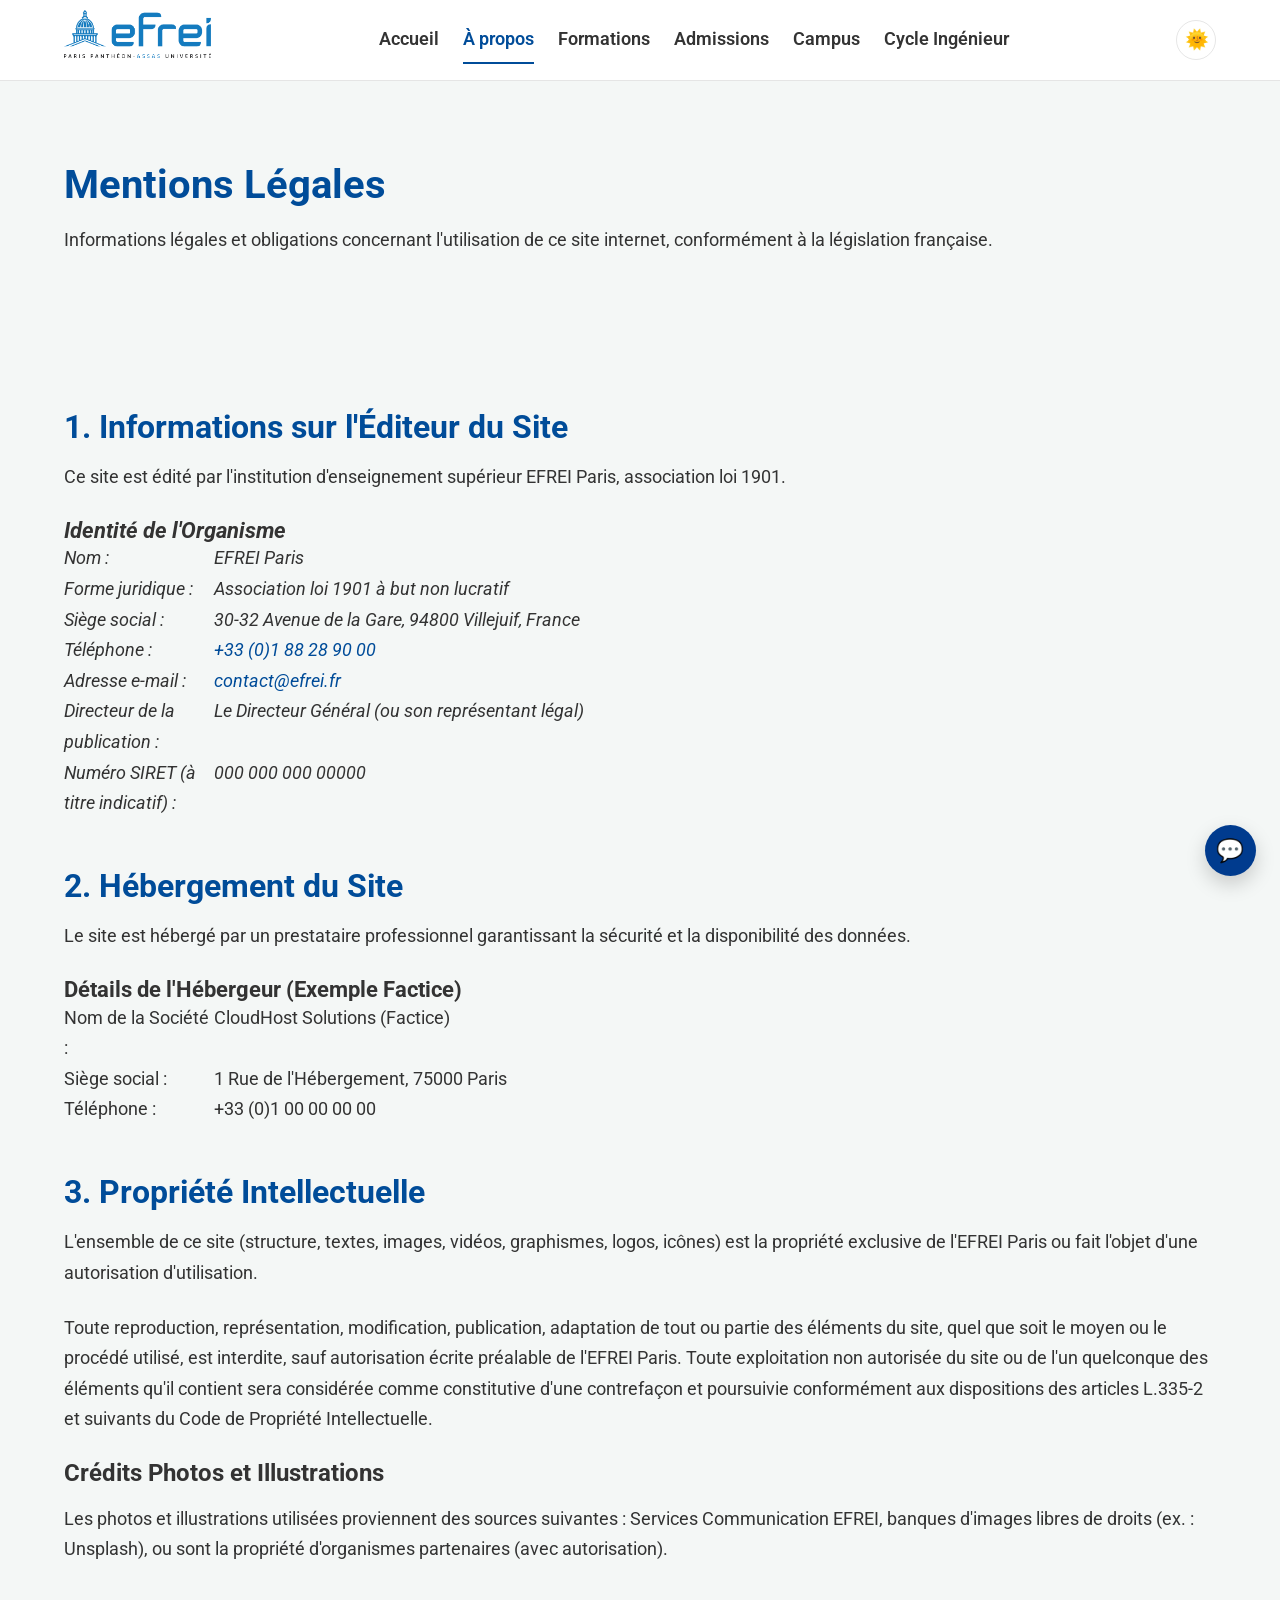
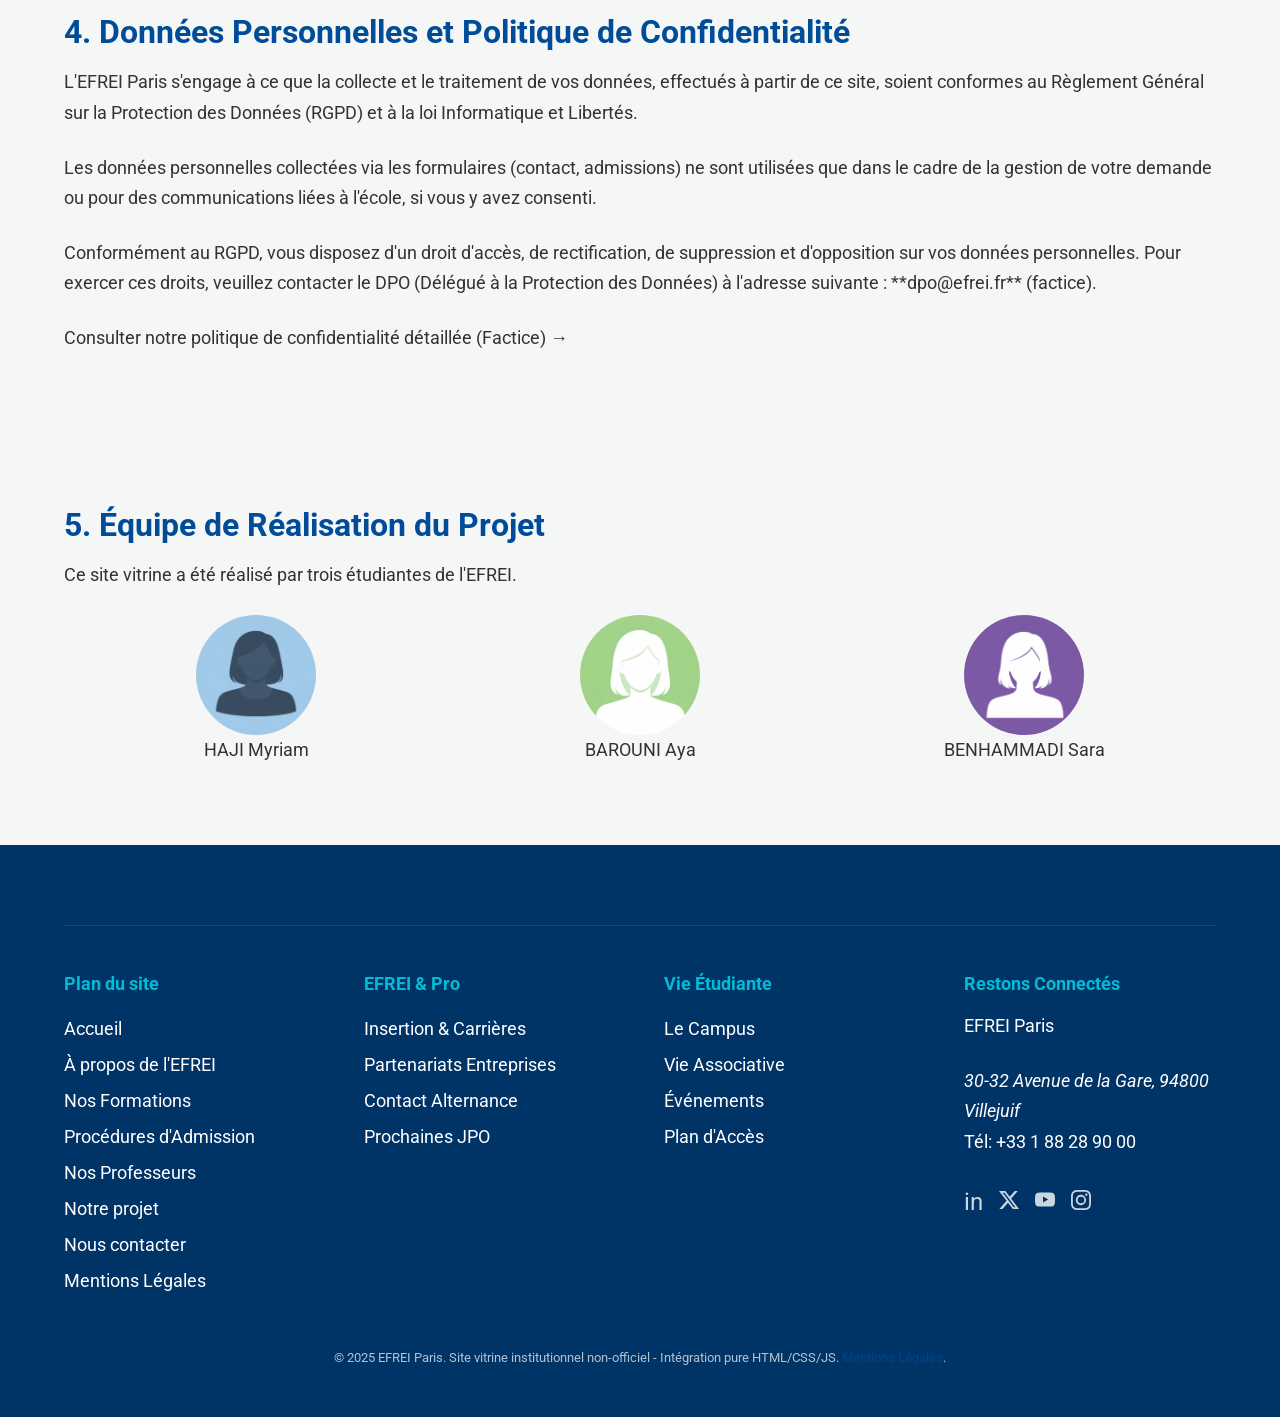
==== mentions-legales.html @ 8a53daf1 "Projet HTML" ====
<!DOCTYPE html>
<html lang="fr" data-theme="light">
<head>
    <meta charset="UTF-8">
    <meta name="viewport" content="width=device-width, initial-scale=1.0">
    <title>Mentions Légales | EFREI Paris</title>
    <meta name="description" content="Mentions légales obligatoires du site internet de l'EFREI Paris, incluant l'identité de l'éditeur, l'hébergeur et les conditions d'utilisation.">
    <meta name="robots" content="noindex, follow">
    <link rel="stylesheet" href="assets/css/variables.css">
    <link rel="stylesheet" href="assets/css/base.css">
    <link rel="stylesheet" href="assets/css/layout.css">
    <link rel="stylesheet" href="assets/css/components.css">
    <link rel="stylesheet" href="assets/css/pages/mentions-legales.css">
    <link rel="stylesheet" href="assets/css/effects.css" />
    <link rel="stylesheet" href="assets/css/pages/common.css" />
    <!-- Style du chatbot -->
    <link rel="stylesheet" href="assets/css/chatbot.css">
    <link rel="preconnect" href="https://fonts.googleapis.com">
    <link rel="preconnect" href="https://fonts.gstatic.com" crossorigin>
    <link href="https://fonts.googleapis.com/css2?family=Open+Sans:wght@400;600;700&family=Roboto:wght@700;900&display=swap" rel="stylesheet">
  
</head>
<body class="theme-light">

    <header class="main-header">
        <div class="container header-content">
            <div class="logo">

                <a href="index.html">
                    <img src="assets/img/logo_efrei_new.png" alt="Logo EFREI Paris Panthéon‑Assas Université" style="height: 48px; width: auto;" />
                </a>
            </div>

            <nav class="main-nav" aria-label="Navigation principale">
                <ul>
                    <li><a href="index.html">Accueil</a></li>
                    <li><a href="a-propos.html" class="is-active">À propos</a></li>
                    <li><a href="formations.html">Formations</a></li>
                    <li><a href="admissions.html">Admissions</a></li>
                    <li><a href="campus.html">Campus</a></li>
                    <li><a href="cycle-ingenieur.html">Cycle Ingénieur</a></li>
                </ul>
            </nav>

            <button class="theme-toggle" aria-label="Activer le mode sombre">🌙</button>
        </div>
    </header>

    <main id="content">

        <section class="page-hero small-hero bg-secondary" aria-labelledby="page-title">
            <div class="container">
                <h1 id="page-title">Mentions Légales</h1>
                <p class="subtitle">Informations légales et obligations concernant l'utilisation de ce site internet, conformément à la législation française.</p>
            </div>
        </section>

        <section class="section institutionnel-details">
            <div class="container">
                <h2 class="section-title">1. Informations sur l'Éditeur du Site</h2>
                
                <p class="lead-text">Ce site est édité par l'institution d'enseignement supérieur EFREI Paris, association loi 1901.</p>
                
                <address class="contact-box bg-light">
                    <h3>Identité de l'Organisme</h3>
                    <dl>
                        <dt>Nom :</dt>
                        <dd>EFREI Paris</dd>
                        
                        <dt>Forme juridique :</dt>
                        <dd>Association loi 1901 à but non lucratif</dd>
                        
                        <dt>Siège social :</dt>
                        <dd>30-32 Avenue de la Gare, 94800 Villejuif, France</dd>
                        
                        <dt>Téléphone :</dt>
                        <dd><a href="tel:+33188289000">+33 (0)1 88 28 90 00</a></dd>
                        
                        <dt>Adresse e-mail :</dt>
                        <dd><a href="mailto:contact@efrei.fr">contact@efrei.fr</a></dd>
                        
                        <dt>Directeur de la publication :</dt>
                        <dd>Le Directeur Général (ou son représentant légal)</dd>
                        
                        <dt>Numéro SIRET (à titre indicatif) :</dt>
                        <dd>000 000 000 00000</dd>
                    </dl>
                </address>
            </div>
        </section>

        <section class="section hebergement bg-light">
            <div class="container">
                <h2 class="section-title">2. Hébergement du Site</h2>
                
                <p class="lead-text">Le site est hébergé par un prestataire professionnel garantissant la sécurité et la disponibilité des données.</p>
                
                <div class="contact-box">
                    <h3>Détails de l'Hébergeur (Exemple Factice)</h3>
                    <dl>
                        <dt>Nom de la Société :</dt>
                        <dd>CloudHost Solutions (Factice)</dd>
                        
                        <dt>Siège social :</dt>
                        <dd>1 Rue de l'Hébergement, 75000 Paris</dd>
                        
                        <dt>Téléphone :</dt>
                        <dd>+33 (0)1 00 00 00 00</dd>
                    </dl>
                </div>
            </div>
        </section>

        <section class="section propriete">
            <div class="container">
                <h2 class="section-title">3. Propriété Intellectuelle</h2>
                
                <p>L'ensemble de ce site (structure, textes, images, vidéos, graphismes, logos, icônes) est la propriété exclusive de l'EFREI Paris ou fait l'objet d'une autorisation d'utilisation.</p>
                
                <p>Toute reproduction, représentation, modification, publication, adaptation de tout ou partie des éléments du site, quel que soit le moyen ou le procédé utilisé, est interdite, sauf autorisation écrite préalable de l'EFREI Paris. Toute exploitation non autorisée du site ou de l'un quelconque des éléments qu'il contient sera considérée comme constitutive d'une contrefaçon et poursuivie conformément aux dispositions des articles L.335-2 et suivants du Code de Propriété Intellectuelle.</p>

                <h3>Crédits Photos et Illustrations</h3>
                <p>Les photos et illustrations utilisées proviennent des sources suivantes : Services Communication EFREI, banques d'images libres de droits (ex. : Unsplash), ou sont la propriété d'organismes partenaires (avec autorisation).</p>
            </div>
        </section>

        <section class="section rgpd bg-light">
            <div class="container">
                <h2 class="section-title">4. Données Personnelles et Politique de Confidentialité</h2>
                
                <p>L'EFREI Paris s'engage à ce que la collecte et le traitement de vos données, effectués à partir de ce site, soient conformes au Règlement Général sur la Protection des Données (RGPD) et à la loi Informatique et Libertés.</p>
                
                <p>Les données personnelles collectées via les formulaires (contact, admissions) ne sont utilisées que dans le cadre de la gestion de votre demande ou pour des communications liées à l'école, si vous y avez consenti.</p>
                
                <p>Conformément au RGPD, vous disposez d'un droit d'accès, de rectification, de suppression et d'opposition sur vos données personnelles. Pour exercer ces droits, veuillez contacter le DPO (Délégué à la Protection des Données) à l'adresse suivante : **dpo@efrei.fr** (factice).</p>
                
                <p class="cta-link"><a href="#top">Consulter notre politique de confidentialité détaillée (Factice) &rarr;</a></p>
            </div>
        </section>

        
        <section class="section equipe-projet">
            <div class="container">
                <h2 class="section-title">5. Équipe de Réalisation du Projet</h2>
                <p>Ce site vitrine a été réalisé par trois étudiantes de l'EFREI.</p>
                <div class="grid-3-airy team-grid">
                    <figure>
                        <img src="assets/img/team_haji_myriam.png" alt="HAJI Myriam">
                        <figcaption>HAJI Myriam</figcaption>
                    </figure>
                    <figure>
                        <img src="assets/img/team_barouni_aya.png" alt="BAROUNI Aya">
                        <figcaption>BAROUNI Aya</figcaption>
                    </figure>
                    <figure>
                        <img src="assets/img/team_benhammadi_sara.png" alt="BENHAMMADI Sara">
                        <figcaption>BENHAMMADI Sara</figcaption>
                    </figure>
                </div>
            </div>
        </section>
        
    </main>

    <footer class="main-footer">
        <div class="container">
            <div class="footer-content">
                <nav class="footer-nav">
                    <h4>Plan du site</h4>
                    <ul>
                        <li><a href="index.html">Accueil</a></li>
                        <li><a href="a-propos.html">À propos de l'EFREI</a></li>
                        <li><a href="formations.html">Nos Formations</a></li>
                        <li><a href="admissions.html">Procédures d'Admission</a></li>
                        <li><a href="professeurs.html">Nos Professeurs</a></li>
                        <li><a href="projet.html">Notre projet</a></li>
                        <li><a href="contact.html">Nous contacter</a></li>
                        <li><a href="mentions-legales.html">Mentions Légales</a></li>
                    </ul>
                </nav>

                <nav class="footer-nav">
                    <h4>EFREI &amp; Pro</h4>
                    <ul>
                        <li><a href="carrieres.html">Insertion &amp; Carrières</a></li>
                        <li><a href="entreprises.html">Partenariats Entreprises</a></li>
                        <li><a href="contact.html#alternance">Contact Alternance</a></li>
                        <li><a href="actus.html#jpo">Prochaines JPO</a></li>
                    </ul>
                </nav>

                <nav class="footer-nav">
                    <h4>Vie Étudiante</h4>
                    <ul>
                        <li><a href="campus.html">Le Campus</a></li>
                        <li><a href="bde.html">Vie Associative</a></li>
                        <li><a href="actus.html">Événements</a></li>
                        <li><a href="https://www.google.com/maps/dir//Efrei,+30-32+Av.+de+la+R%C3%A9publique,+94800+Villejuif,+France/@48.7887182,2.3611764,17z/data=!4m17!1m7!3m6!1s0x47e673e24e04a9c3:0xc55cb3e676f95321!2sEfrei!8m2!3d48.7887182!4d2.3637513!16zL20vMDVtcHk0!4m8!1m0!1m5!1m1!1s0x47e673e24e04a9c3:0xc55cb3e676f95321!2m2!1d2.3637513!2d48.7887182!3e3?entry=ttu&amp;g_ep=EgoyMDI1MTIwOS4wIKXMDSoASAFQAw%3D%3D" target="_blank" rel="noopener">Plan d'Accès</a></li>
                    </ul>
                </nav>

                <div class="footer-contact">
                    <h4>Restons Connectés</h4>
                    <p>EFREI Paris</p>
                    <address>30-32 Avenue de la Gare, 94800 Villejuif</address>
                    <p>Tél: +33 1 88 28 90 00</p>

                    <div class="social-links">
                        <a href="https://fr.linkedin.com/school/efrei/" target="_blank" aria-label="LinkedIn du projet">in</a>
                        <a href="https://x.com/Efrei_Paris" target="_blank" aria-label="X du projet">
                            <svg xmlns="http://www.w3.org/2000/svg" width="20" height="20" fill="currentColor" viewBox="0 0 16 16">
                              <path d="M12.6 .75h2.454l-5.36 6.142L16 15.25h-4.937l-3.867-5.07-4.425 5.07H.316l5.733-6.57L0 .75h5.063l3.495 4.633L12.6 .75Zm-.86 13.028h1.36L4.323 2.145H2.865z"/>
                            </svg>
                        </a>
                        <a href="https://www.youtube.com/@efrei" target="_blank" aria-label="YouTube du projet">
                            <svg xmlns="http://www.w3.org/2000/svg" width="20" height="20" fill="currentColor" viewBox="0 0 16 16">
                              <path d="M8.051 1.999h.089c.822.003 4.987.033 6.11.335a2.01 2.01 0 0 1 1.415 1.42c.101.38.172.883.22 1.402l.01.104.022.26.008.104c.065.914.073 1.77.074 1.957v.075c-.001.194-.01 1.108-.082 2.06l-.008.105-.009.104c-.05.572-.124 1.14-.235 1.558a2.01 2.01 0 0 1-1.415 1.42c-1.16.312-5.569.334-6.18.335h-.142c-.309 0-1.587-.006-2.927-.052l-.17-.006-.087-.004-.171-.007-.171-.007c-1.11-.049-2.167-.128-2.654-.26a2.01 2.01 0 0 1-1.415-1.419c-.111-.417-.185-.986-.235-1.558L.09 9.82l-.008-.104A31 31 0 0 1 0 7.68v-.123c.002-.215.01-.958.064-1.778l.007-.103.003-.052.008-.104.022-.26.01-.104c.048-.519.119-1.023.22-1.402a2.01 2.01 0 0 1 1.415-1.42c.487-.13 1.544-.21 2.654-.26l.17-.007.172-.006.086-.003.171-.007A100 100 0 0 1 7.858 2zM6.4 5.209v4.818l4.157-2.408z"/>
                            </svg>
                        </a>
                        <a href="https://www.instagram.com/efrei_paris/?hl=fr" target="_blank" aria-label="Instagram du projet">
                            <svg xmlns="http://www.w3.org/2000/svg" width="20" height="20" fill="currentColor" viewBox="0 0 16 16">
                              <path d="M8 0C5.829 0 5.556.01 4.703.048 3.85.088 3.269.222 2.76.42a3.9 3.9 0 0 0-1.417.923A3.9 3.9 0 0 0 .42 2.76C.222 3.268.087 3.85.048 4.7.01 5.555 0 5.827 0 8.001c0 2.172.01 2.444.048 3.297.04.852.174 1.433.372 1.942.205.526.478.972.923 1.417.444.445.89.719 1.416.923.51.198 1.09.333 1.942.372C5.555 15.99 5.827 16 8 16s2.444-.01 3.298-.048c.851-.04 1.434-.174 1.943-.372a3.9 3.9 0 0 0 1.416-.923c.445-.445.718-.891.923-1.417.197-.509.332-1.09.372-1.942C15.99 10.445 16 10.173 16 8s-.01-2.445-.048-3.299c-.04-.851-.175-1.433-.372-1.941a3.9 3.9 0 0 0-.923-1.417A3.9 3.9 0 0 0 13.24.42c-.51-.198-1.092-.333-1.943-.372C10.443.01 10.172 0 7.998 0zm-.717 1.442h.718c2.136 0 2.389.007 3.232.046.78.035 1.204.166 1.486.275.373.145.64.319.92.599s.453.546.598.92c.11.281.24.705.275 1.485.039.843.047 1.096.047 3.231s-.008 2.389-.047 3.232c-.035.78-.166 1.203-.275 1.485a2.5 2.5 0 0 1-.599.919c-.28.28-.546.453-.92.598-.28.11-.704.24-1.485.276-.843.038-1.096.047-3.232.047s-2.39-.009-3.233-.047c-.78-.036-1.203-.166-1.485-.276a2.5 2.5 0 0 1-.92-.598 2.5 2.5 0 0 1-.6-.92c-.109-.281-.24-.705-.275-1.485-.038-.843-.046-1.096-.046-3.233s.008-2.388.046-3.231c.036-.78.166-1.204.276-1.486.145-.373.319-.64.599-.92s.546-.453.92-.598c.282-.11.705-.24 1.485-.276.738-.034 1.024-.044 2.515-.045zm4.988 1.328a.96.96 0 1 0 0 1.92.96.96 0 0 0 0-1.92m-4.27 1.122a4.109 4.109 0 1 0 0 8.217 4.109 4.109 0 0 0 0-8.217m0 1.441a2.667 2.667 0 1 1 0 5.334 2.667 2.667 0 0 1 0-5.334"/>
                            </svg>
                        </a>
                    </div>
                </div>
            </div>

            <div class="footer-bottom">
                <p>&copy; 2025 EFREI Paris. Site vitrine institutionnel non-officiel - Intégration pure HTML/CSS/JS. <a href="mentions-legales.html">Mentions Légales</a>.</p>
            </div>
        </div>
    </footer>

    <script src="assets/js/app.js" defer></script>

    <!-- Chatbot EFREI -->
    <div class="chatbot">
        <button class="chatbot-toggle" aria-label="Ouvrir le chatbot">
            💬
        </button>
        <div class="chatbot-window" aria-hidden="true">
            <div class="chatbot-messages" id="chatbotMessages">
                <div class="chatbot-message bot">
                    Bonjour 👋<br>
                    Je peux te renseigner sur l’EFREI : formations, admissions, vie étudiante, alternance, etc.
                </div>
            </div>
            <form class="chatbot-form" id="chatbotForm">
                <input type="text" id="chatbotInput" placeholder="Pose ta question..." autocomplete="off" required>
                <button type="submit">Envoyer</button>
            </form>
        </div>
    </div>

</body>
</html>
---- assets/css/variables.css ----
/* Palette EFREI moderne */
:root {
    /* Couleurs principales */
    --color-eefrei-blue: #004c99; /* Bleu EFREI profond */
    --color-eefrei-blue-dark: #003366; /* Bleu très foncé pour hover/accents */
    --color-accent-turquoise: #00bcd4; /* Turquoise vif pour l'accentuation */
    --color-background-light: #f4f7f6; /* Blanc cassé / Gris très doux */
    --color-text-dark: #333333; /* Texte principal */
    --color-text-light: #ffffff; /* Texte sur fond sombre */
    --color-shadow-subtle: rgba(0, 0, 0, 0.08); /* Ombre douce */

    /* Mode Sombre (par défaut si pas de préférence) */
    --color-background: #1e1e1e;
    --color-surface: #2d2d2d;
    --color-text: var(--color-text-light);
    --color-border: rgba(255, 255, 255, 0.1);
    --color-link: var(--color-accent-turquoise);
    --color-link-hover: #4dd0e1;
    --color-button-primary: var(--color-eefrei-blue);
    --color-button-text: var(--color-text-light);

    /* Espacements */
    --spacing-xxs: 4px;
    --spacing-xs: 8px;
    --spacing-sm: 16px;
    --spacing-md: 24px;
    --spacing-lg: 48px;
    --spacing-xl: 80px;
    --spacing-xxl: 120px;

    /* Typographie */
    --font-family-body: 'Segoe UI', Roboto, 'Helvetica Neue', Arial, sans-serif;
    --font-family-heading: 'Poppins', var(--font-family-body);
    --font-size-base: 1.125rem; /* 18px */
    --line-height-base: 1.7;

    /* Rayons */
    --border-radius-sm: 4px;
    --border-radius-md: 8px;

    /* Transitions */
    --transition-fast: 0.15s ease-out;
    --transition-default: 0.3s ease-in-out;
}

/* Mode Clair (appliqué par JS ou media query) */
.theme-light {
    --color-background: var(--color-background-light);
    --color-surface: var(--color-text-light);
    --color-text: var(--color-text-dark);
    --color-border: rgba(0, 0, 0, 0.1);
    --color-link: var(--color-eefrei-blue);
    --color-link-hover: var(--color-eefrei-blue-dark);
}

/* Fallback pour la police */
@import url('https://fonts.googleapis.com/css2?family=Poppins:wght@400;600;700&display=swap');
/* Note: En production, les polices seraient téléchargées localement pour des raisons de performance/RGPD. */
---- assets/css/base.css ----
/* Base Reset */
*, *::before, *::after {
    box-sizing: border-box;
    margin: 0;
    padding: 0;
}

/* Général */
body {
    font-family: var(--font-family-body);
    font-size: var(--font-size-base);
    line-height: var(--line-height-base);
    color: var(--color-text);
    background-color: var(--color-background);
    transition: background-color var(--transition-default), color var(--transition-default);
}

/* Typographie */
h1, h2, h3, h4 {
    font-family: var(--font-family-heading);
    font-weight: 700;
    line-height: 1.2;
    margin-bottom: var(--spacing-sm);
    color: var(--color-eefrei-blue);
    transition: color var(--transition-default);
}
h1 { font-size: 2.5rem; }
h2 { font-size: 2rem; margin-top: var(--spacing-lg); }
h3 { font-size: 1.5rem; margin-top: var(--spacing-md); }
p { margin-bottom: var(--spacing-md); }

a {
    color: var(--color-link);
    text-decoration: none;
    transition: color var(--transition-fast), outline var(--transition-fast);
}
a:hover {
    color: var(--color-link-hover);
    text-decoration: underline;
}
a:focus-visible {
    outline: 2px solid var(--color-accent-turquoise);
    outline-offset: 4px;
    border-radius: var(--border-radius-sm);
}

/* Formulaires et Boutons */
button, .button {
    display: inline-block;
    padding: var(--spacing-xs) var(--spacing-md);
    font-family: var(--font-family-heading);
    font-size: 1rem;
    font-weight: 600;
    text-align: center;
    cursor: pointer;
    border: none;
    border-radius: var(--border-radius-md);
    transition: background-color var(--transition-fast), opacity var(--transition-fast);
}
.button--primary {
    background-color: var(--color-button-primary);
    color: var(--color-button-text);
}
.button--primary:hover, .button--primary:focus-visible {
    background-color: var(--color-eefrei-blue-dark);
}
/* Focus général pour les boutons */
button:focus-visible, .button:focus-visible {
    outline: 3px solid var(--color-accent-turquoise);
    outline-offset: 2px;
}

/* Accessibilité: Cacher visuellement mais garder pour les lecteurs d'écran */
.sr-only {
    position: absolute;
    width: 1px;
    height: 1px;
    padding: 0;
    margin: -1px;
    overflow: hidden;
    clip: rect(0, 0, 0, 0);
    border: 0;
}
/* ===== Galerie Campus ===== */

#galerie-photo {
    padding: 4rem 0;
}

.galerie-intro {
    max-width: 700px;
    margin: 0 auto 2.5rem;
    text-align: center;
    color: var(--text-muted);
}

.galerie-grid {
    display: grid;
    grid-template-columns: repeat(auto-fit, minmax(260px, 1fr));
    gap: 1.5rem;
}

.galerie-item {
    position: relative;
    overflow: hidden;
    border-radius: 16px;
    aspect-ratio: 4 / 3; /* 🔥 toutes les images même taille */
    box-shadow: 0 10px 30px rgba(0, 0, 0, 0.12);
    transition: transform 0.35s ease, box-shadow 0.35s ease;
}

.galerie-item img {
    width: 100%;
    height: 100%;
    object-fit: cover; /* 🔥 recadrage propre */
    display: block;
    transition: transform 0.4s ease;
}

.galerie-item:hover {
    transform: translateY(-6px);
    box-shadow: 0 18px 45px rgba(0, 0, 0, 0.18);
}

.galerie-item:hover img {
    transform: scale(1.08);
}

.galerie-hint {
    text-align: center;
    margin-top: 2rem;
    font-style: italic;
    color: var(--text-muted);
}
---- assets/css/layout.css ----
/* Conteneur et sections */
.container {
    max-width: 1200px;
    margin: 0 auto;
    padding: 0 var(--spacing-md);
}

section {
    padding: var(--spacing-xl) 0;
}

/* Header */
.main-header {
    background-color: var(--color-surface);
    border-bottom: 1px solid var(--color-border);
    position: sticky;
    top: 0;
    z-index: 100;
    transition: background-color var(--transition-default), border-color var(--transition-default);
}

.header-content {
    display: flex;
    justify-content: space-between;
    align-items: center;
    min-height: 80px;
}

.logo a {
    font-family: var(--font-family-heading);
    font-size: 1.5rem;
    font-weight: 700;
    color: var(--color-eefrei-blue);
    text-transform: uppercase;
    text-decoration: none;
}
.logo span {
    color: var(--color-accent-turquoise);
}

/* Navigation de Bureau */
.main-nav ul {
    list-style: none;
    display: flex;
    gap: var(--spacing-md);
}
.main-nav a {
    display: block;
    padding: var(--spacing-xs) 0;
    font-weight: 600;
    color: var(--color-text);
}
.main-nav a:hover, .main-nav a.is-active {
    color: var(--color-eefrei-blue);
    text-decoration: none;
    border-bottom: 2px solid var(--color-eefrei-blue);
}

/* Menu Burger (à styler dans components.css pour l'accessibilité/mobile) */
.nav-toggle { display: none; } /* Caché sur desktop */
.nav-menu { display: none; } /* Caché sur mobile par défaut */

/* Footer */
.main-footer {
    background-color: var(--color-eefrei-blue-dark);
    color: var(--color-text-light);
    padding: var(--spacing-xl) 0 var(--spacing-md);
}

.footer-content {
    display: grid;
    grid-template-columns: repeat(4, 1fr);
    gap: var(--spacing-lg);
    border-top: 1px solid rgba(255, 255, 255, 0.1);
    padding-top: var(--spacing-lg);
}

.footer-content h4 {
    color: var(--color-accent-turquoise);
    margin-bottom: var(--spacing-sm);
    font-size: 1.1rem;
}

.footer-nav ul {
    list-style: none;
    line-height: 2;
}
.footer-nav a {
    color: var(--color-text-light);
}
.footer-nav a:hover {
    color: var(--color-accent-turquoise);
}

.social-links {
    display: flex;
    gap: var(--spacing-sm);
    margin-top: var(--spacing-sm);
}
.social-links a {
    color: var(--color-text-light);
    font-size: 1.5rem; /* Icone factice */
    opacity: 0.8;
}
.social-links a:hover {
    opacity: 1;
    color: var(--color-accent-turquoise);
}

.footer-bottom {
    text-align: center;
    margin-top: var(--spacing-lg);
    font-size: 0.8rem;
    opacity: 0.7;
}

/* Media Queries pour Mobile */
@media (max-width: 900px) {
    .main-nav ul {
        display: none; /* Caché sur mobile, géré par JS/menu.js */
    }
    .nav-toggle {
        display: block; /* Affiche le burger */
    }
    .footer-content {
        grid-template-columns: repeat(2, 1fr);
    }
}
@media (max-width: 500px) {
    .footer-content {
        grid-template-columns: 1fr;
    }
}

/* ===== Header nav horizontal (desktop + mobile) ===== */
.header-content{
    gap: var(--spacing-lg);
}

.main-nav{
    flex: 1;
    display: flex;
    justify-content: center;
}

.main-nav ul{
    flex-wrap: wrap;
    justify-content: center;
}

/* On force l'affichage du menu (plus de burger) */
.nav-toggle{ display: none !important; }
.nav-menu{ display: block !important; }

/* Center helper */
.center-text-block{
  max-width: 900px;
  margin: 0 auto;
  text-align: center;
}
.center-text-block p{
  margin-left: auto;
  margin-right: auto;
}
---- assets/css/components.css ----
/* Card Component */
.card {
    background-color: var(--color-surface);
    border: 1px solid var(--color-border);
    border-radius: var(--border-radius-md);
    overflow: hidden;
    box-shadow: var(--color-shadow-subtle) 0 4px 12px;
    transition: box-shadow var(--transition-fast), transform var(--transition-fast), background-color var(--transition-default);
    height: 100%; /* Important pour les grilles */
    display: flex;
    flex-direction: column;
}

.card:hover {
    transform: translateY(-5px);
    box-shadow: var(--color-shadow-subtle) 0 8px 20px;
}

.card-img-container {
    height: 200px;
    overflow: hidden;
}
.card img {
    width: 100%;
    height: 100%;
    object-fit: cover;
}

.card-content {
    padding: var(--spacing-md);
    flex-grow: 1;
}

.card h3 {
    margin-top: 0;
    font-size: 1.25rem;
    color: var(--color-eefrei-blue);
}

.card-actions {
    padding: 0 var(--spacing-md) var(--spacing-md);
    text-align: right;
}

/* Scroll Reveal (par défaut invisible) */
.reveal-item {
    opacity: 1;
    transform: none;
}

.js .reveal-item {
    opacity: 0;
    transform: translateY(20px);
    transition: opacity 0.6s ease, transform 0.6s ease;
}

.js .reveal-item.is-visible {
    opacity: 1;
    transform: translateY(0);
}
.reveal-item.is-visible {
    opacity: 1;
    transform: translateY(0);
}

/* Theme Toggle */
.theme-toggle {
    background: none;
    border: 1px solid var(--color-border);
    color: var(--color-text);
    font-size: 1.2rem;
    padding: var(--spacing-xs);
    border-radius: 50%;
    line-height: 1;
    width: 40px;
    height: 40px;
    transition: background-color var(--transition-fast), color var(--transition-fast);
}
.theme-toggle:hover {
    background-color: var(--color-eefrei-blue-dark);
    color: var(--color-text-light);
}

/* Menu Mobile (burger) - Rendre accessible */
.nav-toggle {
    display: flex;
    flex-direction: column;
    justify-content: space-around;
    width: 30px;
    height: 30px;
    background: transparent;
    border: none;
    cursor: pointer;
    padding: 0;
    z-index: 110;
}

.nav-toggle div {
    width: 100%;
    height: 3px;
    background: var(--color-eefrei-blue);
    border-radius: 10px;
    transition: all 0.3s linear;
    transform-origin: 1px;
}

/* Styles pour l'état ouvert du burger */
.nav-toggle[aria-expanded="true"] .line1 {
    transform: rotate(45deg);
}
.nav-toggle[aria-expanded="true"] .line2 {
    opacity: 0;
}
.nav-toggle[aria-expanded="true"] .line3 {
    transform: rotate(-45deg);
}

.nav-menu.is-open {
    /* Styles pour le menu mobile ouvert (e.g., plein écran ou slide-out) */
    position: fixed;
    top: 80px; /* Sous le header */
    left: 0;
    width: 100%;
    height: calc(100vh - 80px);
    background-color: var(--color-surface);
    display: flex;
    flex-direction: column;
    align-items: center;
    padding-top: var(--spacing-xl);
    z-index: 90;
    transition: transform 0.3s ease-in-out;
    transform: translateX(0);
}
.nav-menu:not(.is-open) {
    transform: translateX(100%);
}

.nav-menu ul {
    flex-direction: column;
    align-items: center;
}
.nav-menu a {
    font-size: 1.5rem;
    padding: var(--spacing-sm) 0;
}

/* ... (suite de components.css) ... */

/* Lightbox Modal Styles */
/*
 * Lightbox modal container
 *
 * By default we hide the entire lightbox overlay to prevent it from
 * appearing on initial page load. The `.open` modifier class will be
 * applied via JavaScript when the user activates a gallery image,
 * restoring the `flex` layout so the image and controls are visible. See
 * the corresponding changes in the JavaScript (initLightbox) for the
 * logic that toggles this class. Without the `.open` class, the
 * lightbox remains hidden, avoiding the bug where the overlay was
 * displayed prematurely.
 */
.lightbox-modal {
    position: fixed;
    top: 0;
    left: 0;
    width: 100%;
    height: 100%;
    background-color: rgba(0, 0, 0, 0.9);
    z-index: 200;
    display: none !important;
    justify-content: center;
    align-items: center;
}

/* When the lightbox is open, use flex to center the content */
.lightbox-modal.open {
    display: flex !important;
}

/*
 * Hide elements that carry the `hidden` attribute.
 *
 * By default, modern browsers honour the native `hidden` attribute by setting
 * `display: none`, but when combined with our custom components we noticed
 * that the lightbox overlay remained visible on page load. Explicitly
 * declaring a rule for `[hidden]` ensures that any element (including
 * the lightbox modal) is properly hidden until JavaScript removes the
 * attribute. This does not interfere with the accordion, which already
 * toggles its panels via the same attribute.
 */
[hidden] {
    display: none !important;
}

.lightbox-content {
    position: relative;
    max-width: 90%;
    max-height: 90%;
    display: flex;
    justify-content: center;
    align-items: center;
}

#lightbox-image {
    max-width: 100%;
    max-height: 90vh;
    display: block;
    object-fit: contain;
}

.lightbox-close,
.lightbox-prev,
.lightbox-next {
    position: absolute;
    background: rgba(255, 255, 255, 0.2);
    color: white;
    border: none;
    padding: 10px 15px;
    font-size: 1.5rem;
    cursor: pointer;
    z-index: 210;
    border-radius: var(--border-radius-md);
    transition: background-color var(--transition-fast);
}

.lightbox-close {
    top: 20px;
    right: 20px;
    font-size: 2rem;
    line-height: 1;
    padding: 5px 15px;
}

.lightbox-prev,
.lightbox-next {
    top: 50%;
    transform: translateY(-50%);
}

.lightbox-prev {
    left: 20px;
}

.lightbox-next {
    right: 20px;
}

.lightbox-prev:hover,
.lightbox-next:hover,
.lightbox-close:hover {
    background: var(--color-eefrei-blue);
}

.lightbox-prev:disabled, .lightbox-next:disabled {
    opacity: 0.5;
    cursor: not-allowed;
}

/* Accordion Styles (pour la FAQ) */
.accordion {
    border: 1px solid var(--color-border);
    border-radius: var(--border-radius-md);
    margin-bottom: var(--spacing-sm);
    overflow: hidden;
}

.accordion-header button {
    display: flex;
    justify-content: space-between;
    align-items: center;
    width: 100%;
    padding: var(--spacing-md);
    background-color: var(--color-surface);
    color: var(--color-eefrei-blue);
    font-weight: 600;
    font-size: 1.1rem;
    text-align: left;
    border: none;
    cursor: pointer;
    transition: background-color var(--transition-fast);
}

.accordion-header button:hover {
    background-color: var(--color-background-light);
}

.accordion-header button::after {
    content: '+';
    font-size: 1.5rem;
    transition: transform var(--transition-fast);
}

.accordion-header button[aria-expanded="true"]::after {
    content: '−';
}

.accordion-content {
    padding: var(--spacing-md);
    padding-top: 0; /* Alignement */
    border-top: 1px solid var(--color-border);
}
.accordion-content[hidden] {
    display: none;
}
---- assets/css/pages/mentions-legales.css ----
/*
 * ====================================================================
 * Fichier : mentions-legales.css
 * Description : Styles spécifiques pour la page Mentions Légales.
 * Note : Ce fichier est supposé être chargé APRÈS les fichiers base.css, layout.css et components.css.
 * ====================================================================
 */

/* --- Mise en page des sections d'informations --- */

.institutionnel-details, .hebergement, .propriete, .rgpd {
    /* Assurer un bon espacement standard pour les sections */
    padding: var(--space-l) 0;
}

.institutionnel-details .contact-box, .hebergement .contact-box {
    /* Utilisation de la classe contact-box pour encadrer les informations légales */
    padding: var(--space-m);
    border: 1px solid var(--color-secondary);
    border-radius: var(--border-radius);
    background-color: var(--color-secondary);
    box-shadow: var(--shadow-small);
}

.institutionnel-details .contact-box h3, .hebergement .contact-box h3 {
    color: var(--color-primary);
    margin-top: 0;
    font-size: 1.4rem;
    border-bottom: 2px dotted var(--color-primary);
    padding-bottom: var(--space-xs);
    margin-bottom: var(--space-s);
}

/* Styles pour les listes de définitions (dl) utilisées pour les détails légaux */
.contact-box dl {
    display: grid;
    grid-template-columns: 150px 1fr; /* Alignement propre des termes et définitions */
    gap: var(--space-xs) var(--space-m);
    margin: var(--space-s) 0;
}

.contact-box dt {
    font-weight: var(--font-weight-bold);
    color: var(--color-text-dark);
}

.contact-box dd {
    margin-left: 0;
}


/* --- Section Propriété Intellectuelle --- */

.propriete h3 {
    color: var(--color-primary);
    margin-top: var(--space-m);
}

/* --- Section RGPD/Données Personnelles --- */

.rgpd {
    background-color: var(--color-secondary);
}

.rgpd .cta-link {
    margin-top: var(--space-l);
    font-weight: var(--font-weight-semi-bold);
}
.rgpd .cta-link a {
    color: var(--color-primary);
}


/* --- Media Queries --- */

@media (max-width: 768px) {
    .contact-box dl {
        grid-template-columns: 100px 1fr; /* Réduction de la largeur pour les termes */
        font-size: 0.95rem;
    }
}

/* --- Section Équipe de réalisation --- */
.equipe-projet .team-grid {
    margin-top: var(--space-m);
    display: grid;
    grid-template-columns: repeat(auto-fit, minmax(180px, 1fr));
    gap: var(--space-m);
    justify-items: center;
}

.equipe-projet .team-grid figure {
    text-align: center;
}

.equipe-projet .team-grid img {
    width: 120px;
    height: 120px;
    border-radius: 50%;
    object-fit: cover;
    display: block;
    margin: 0 auto;
}

.equipe-projet .team-grid figcaption {
    margin-top: var(--space-xs);
    font-weight: var(--font-weight-semi-bold);
    color: var(--color-text-dark);
}
---- assets/css/effects.css ----
/* =========================
   EFREI Vitrine – Effets premium
   (hover cards, bulles, backgrounds, micro-interactions)
========================= */

:root{
  --shadow-soft: 0 12px 30px rgba(0,0,0,0.12);
  --shadow-lift: 0 22px 55px rgba(0,0,0,0.20);
  --radius-xl: 18px;
}

/* Animated floating bubbles background */
.bubble-bg{
  position: absolute;
  inset: 0;
  overflow: hidden;
  pointer-events: none;
  z-index: 0;
}
.bubble-bg span{
  position: absolute;
  width: 220px;
  height: 220px;
  border-radius: 999px;
  background: radial-gradient(circle at 30% 30%, rgba(0,198,198,0.20), rgba(30,144,255,0.14), transparent 65%);
  filter: blur(0px);
  animation: floaty 11s ease-in-out infinite;
  opacity: 0.9;
}
.bubble-bg span:nth-child(1){ left: -70px; top: 18%; animation-duration: 13s; transform: scale(1.05); }
.bubble-bg span:nth-child(2){ right: -90px; top: 8%; width: 320px; height: 320px; animation-duration: 16s; }
.bubble-bg span:nth-child(3){ left: 18%; bottom: -110px; width: 360px; height: 360px; animation-duration: 18s; opacity:0.7; }
.bubble-bg span:nth-child(4){ right: 18%; bottom: -80px; width: 260px; height: 260px; animation-duration: 14s; opacity:0.65; }
@keyframes floaty{
  0%,100%{ transform: translateY(0) translateX(0) scale(1); }
  50%{ transform: translateY(-22px) translateX(14px) scale(1.06); }
}

/* Premium card */
.card-premium{
  background: var(--color-surface);
  border: 1px solid var(--color-border);
  border-radius: var(--radius-xl);
  box-shadow: var(--shadow-soft);
  transition: transform 180ms ease, box-shadow 180ms ease, border-color 180ms ease, background-color var(--transition-default);
  position: relative;
  overflow: hidden;
}
.card-premium::before{
  content:"";
  position:absolute;
  inset:-2px;
  background:
    radial-gradient(900px 320px at 10% 10%, rgba(0,198,198,0.20), transparent 60%),
    radial-gradient(800px 300px at 90% 20%, rgba(30,144,255,0.16), transparent 55%);
  opacity: 0.32;
  pointer-events:none;
}
.card-premium:hover{
  transform: translateY(-8px);
  box-shadow: var(--shadow-lift);
  border-color: rgba(30,144,255,0.35);
}

/* Button glow */
.btn-glow{
  position: relative;
}
.btn-glow::after{
  content:"";
  position:absolute;
  inset:-10px;
  border-radius: 18px;
  background: radial-gradient(circle, rgba(30,144,255,0.24), transparent 60%);
  opacity: 0;
  transition: opacity 180ms ease;
  z-index:-1;
}
.btn-glow:hover::after{ opacity: 1; }

/* Section background helpers */
.section-bg-grid{
  background-image: url("../img/backgrounds/grid.svg");
  background-size: cover;
  background-position: center;
}
.section-bg-dots{
  background-image: url("../img/backgrounds/dots.svg");
  background-size: cover;
  background-position: center;
}
.section-bg-waves{
  background-image: url("../img/backgrounds/waves.svg");
  background-size: cover;
  background-position: center;
}

/* Mode sombre : appliquer un voile foncé sur les sections à fond vague pour mieux contraster */
body:not(.theme-light) .section-bg-waves {
    position: relative;
    /* Empêcher l'overlay de dépasser le conteneur */
    overflow: hidden;
}
body:not(.theme-light) .section-bg-waves::before {
    content: "";
    position: absolute;
    top: 0;
    left: 0;
    right: 0;
    bottom: 0;
    background-color: rgba(0, 0, 0, 0.55);
    z-index: 0;
}
body:not(.theme-light) .section-bg-waves > * {
    position: relative;
    z-index: 1;
}

/* Ensure overlay content sits above bubble bg */
.section-rel{
  position: relative;
  z-index: 1;
}

/* Extra spacing when cards stack vertically */
.stack-gap > * + *{
  margin-top: 22px;
}
---- assets/css/pages/common.css ----
/* =========================
   Pages – Mise en page dynamique (commun)
========================= */

.section-pad{
  padding: 64px 0;
}

.section-head-center{
  text-align: center;
  max-width: 920px;
  margin: 0 auto 28px;
}

.section-head-center h1,
.section-head-center h2{
  letter-spacing: -0.02em;
}

.center-wrap{
  max-width: 1100px;
  margin: 0 auto;
}

.split{
  display: grid;
  grid-template-columns: 1.05fr 0.95fr;
  gap: 22px;
  align-items: center;
}

.split.reverse{
  grid-template-columns: 0.95fr 1.05fr;
}
.split.reverse .split-media{ order: 1; }
.split.reverse .split-text{ order: 2; }

.split-text{
  text-align: left;
}

.split-media{
  display: grid;
  place-items: center;
}

.media-frame{
  width: min(520px, 100%);
  aspect-ratio: 16/10;
  border-radius: 18px;
  overflow: hidden;
  border: 1px solid var(--color-border);
  box-shadow: var(--shadow-soft);
  background: rgba(0,0,0,0.03);
}

.media-frame img{
  width: 100%;
  height: 100%;
  object-fit: cover;
  display: block;
}

/* Card grids (diversifiés) */
.grid-2-wide{
  display: grid;
  grid-template-columns: repeat(2, minmax(0, 1fr));
  gap: 26px;
  margin-top: 22px;
}

.grid-3-airy{
  display: grid;
  grid-template-columns: repeat(3, minmax(0, 1fr));
  gap: 24px;
  margin-top: 24px;
}

.grid-4-mini{
  display: grid;
  grid-template-columns: repeat(4, minmax(0, 1fr));
  gap: 14px;
  margin-top: 18px;
}

.card-pad{
  padding: 18px;
}

.card-title{
  margin: 10px 0 8px;
}

.card-kicker{
  display: inline-flex;
  align-items: center;
  gap: 8px;
  padding: 6px 10px;
  border-radius: 999px;
  background: rgba(30,144,255,0.10);
  border: 1px solid rgba(30,144,255,0.18);
  color: var(--color-eefrei-blue);
  font-weight: 800;
  font-size: 0.92rem;
}

.icon-badge{
  width: 42px;
  height: 42px;
  border-radius: 12px;
  display: grid;
  place-items: center;
  background: rgba(0,198,198,0.10);
  border: 1px solid rgba(0,198,198,0.20);
  font-size: 1.2rem;
}

.text-center{
  text-align: center;
}

/* Responsive */
@media (max-width: 980px){
  .split{ grid-template-columns: 1fr; }
  .split.reverse .split-media{ order: 0; }
  .grid-3-airy{ grid-template-columns: 1fr; }
  .grid-4-mini{ grid-template-columns: repeat(2, minmax(0,1fr)); }
  .grid-2-wide{ grid-template-columns: 1fr; }
}

/* Video card (campus hero) */
.video-card{
  max-width: 980px;
  margin: 22px auto 0;
  padding: 16px;
  text-align: center;
}
.video-thumb{
  border-radius: 16px;
  overflow: hidden;
  border: 1px solid var(--color-border);
  background: rgba(0,0,0,0.02);
}
.video-thumb img{
  width: 100%;
  height: auto;
  display: block;
}
.video-cta{
  margin-top: 14px;
}

/* Nouveaux utilitaires pour éviter les styles inline */
.section-head-left{
  text-align: left;
  margin: 0 0 14px 0;
}

/* Texte relaxé : interligne plus grand et opacité douce */
.text-relaxed{
  line-height: 1.7;
  opacity: 0.95;
}

/* CTA centered helper */
.cta-center{
  text-align: center;
}
.cta-center .button{
  display: inline-block;
  margin-top: 14px;
}

/* Media header for cards */
.card-media{
  border-radius: 16px;
  overflow: hidden;
  border: 1px solid var(--color-border);
  background: rgba(0,0,0,0.02);
  margin-bottom: 12px;
}
.card-media img{
  width: 100%;
  height: 180px;
  object-fit: cover;
  display: block;
}
---- assets/css/chatbot.css ----
.chatbot {
    position: fixed !important;
    bottom: 1.5rem !important;
    right: 1.5rem !important;
    z-index: 9999 !important;
    font-family: var(--font-family-body, Arial, sans-serif);
}

/* Bouton flottant */
.chatbot-toggle {
    width: 3.2rem !important;
    height: 3.2rem !important;
    border-radius: 50% !important;
    border: none !important;
    cursor: pointer;
    font-size: 1.4rem;

    display: flex;
    align-items: center;
    justify-content: center;

    background: var(--color-primary, #003b8e) !important;
    color: #fff !important;
    box-shadow: 0 8px 20px rgba(0,0,0,0.18);
    transition: transform 0.15s ease, box-shadow 0.15s ease;
}


/* Fenêtre du chatbot */
.chatbot-window {
    position: absolute !important;
    bottom: 4rem !important;
    right: 0 !important;
    width: 320px !important;
    max-height: 420px !important;
    background: #fff !important;
    border-radius: 1rem !important;
    box-shadow: 0 16px 40px rgba(0,0,0,0.25) !important;
    display: none;
    flex-direction: column;
    overflow: hidden;
}

.chatbot-window.open {
    display: flex !important;
}

/* Header */
.chatbot-header {
    background: var(--color-primary, #003b8e) !important;
    color: #fff !important;
    padding: 0.7rem 0.9rem;
    display: flex;
    align-items: center;
    justify-content: space-between;
}

/* Messages + form restent comme avant */
.chatbot-messages {
    padding: 0.7rem 0.9rem;
    flex: 1;
    overflow-y: auto;
    background: #f5f5f7;
    font-size: 0.85rem;
}

.chatbot-message {
    max-width: 90%;
    padding: 0.5rem 0.7rem;
    border-radius: 0.7rem;
    margin-bottom: 0.45rem;
    line-height: 1.3;
}

.chatbot-message.bot {
    background: #ffffff;
    color: #000;
    align-self: flex-start;
}

.chatbot-message.user {
    background: var(--color-primary, #003b8e);
    color: #fff;
    align-self: flex-end;
    margin-left: auto;
}

.chatbot-form {
    display: flex;
    gap: 0.4rem;
    padding: 0.6rem 0.7rem;
    border-top: 1px solid #dcdce0;
    background: #fff;
}

.chatbot-form input {
    flex: 1;
    padding: 0.4rem 0.7rem;
    border-radius: 999px;
    border: 1px solid #c9c9d4;
    font-size: 0.85rem;
}

.chatbot-form button {
    border: none;
    border-radius: 999px;
    padding: 0.4rem 0.9rem;
    background: var(--color-primary, #003b8e);
    color: #fff;
    cursor: pointer;
}
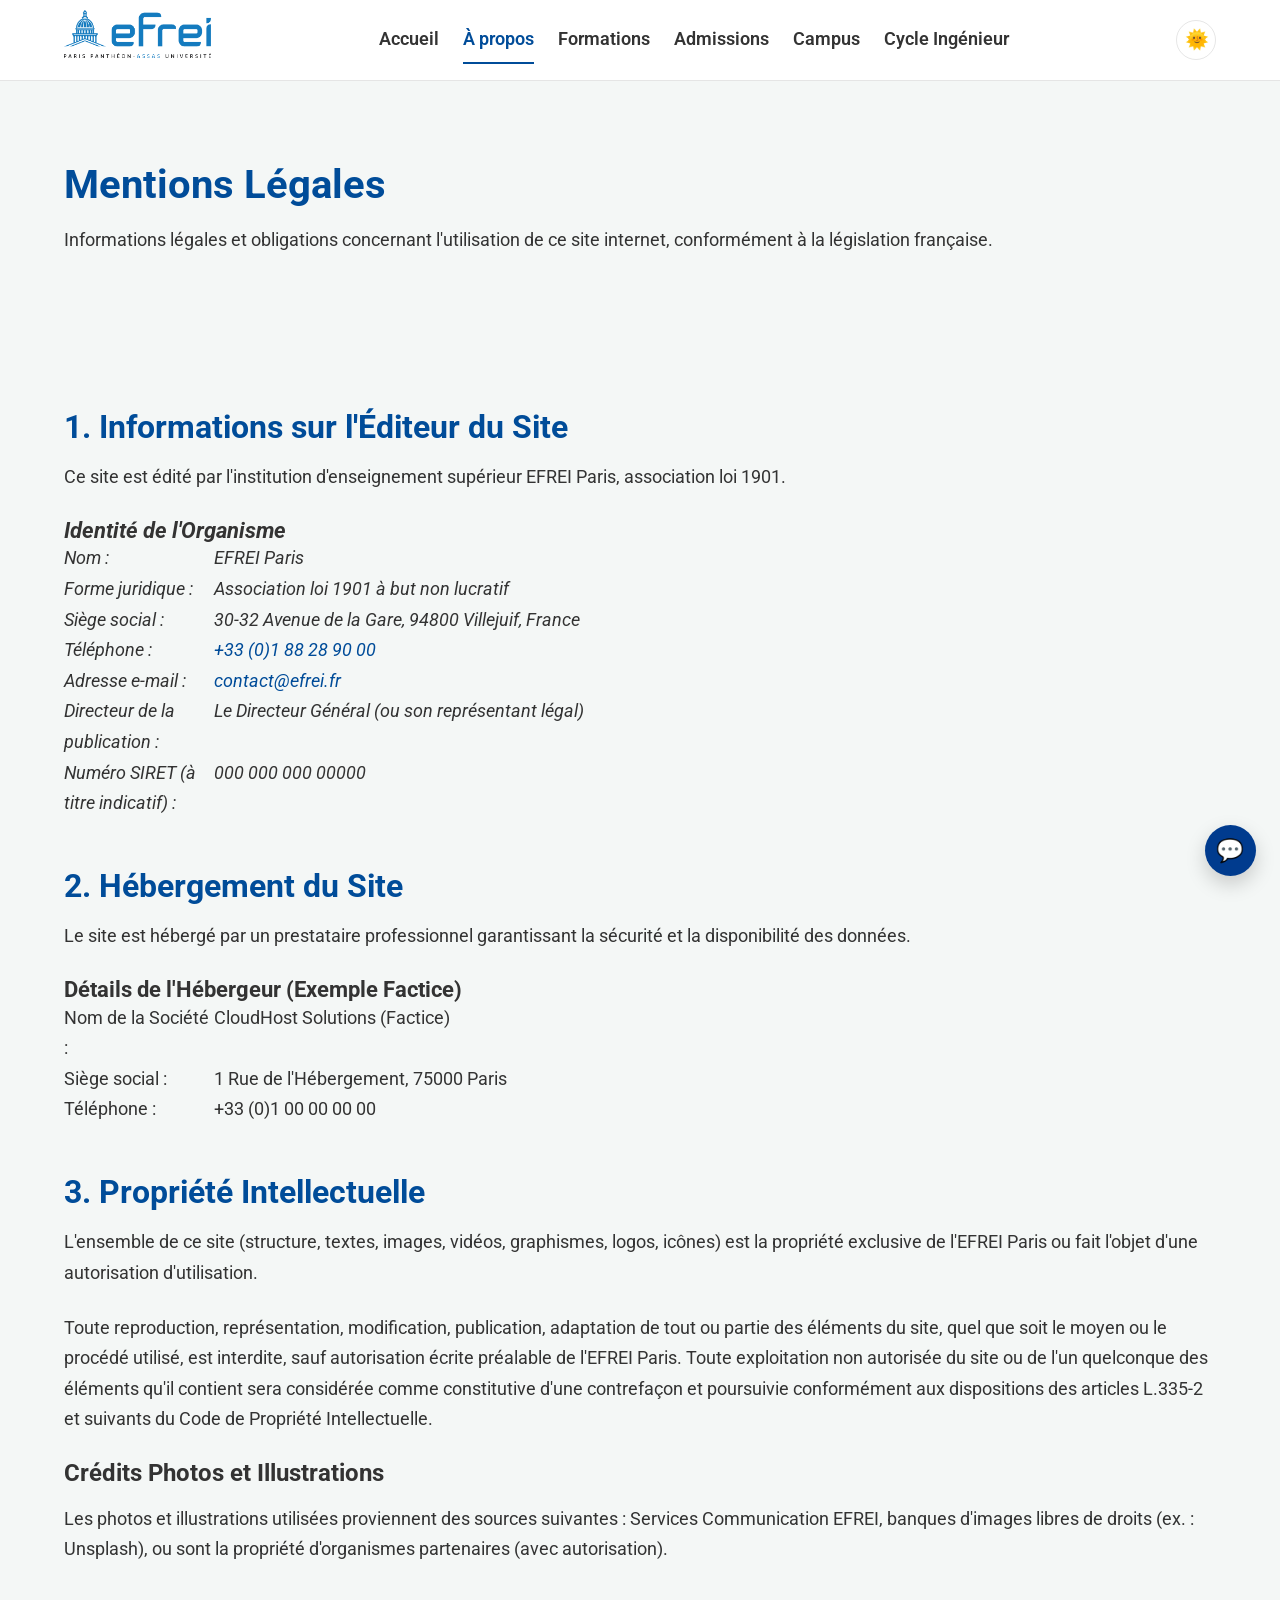
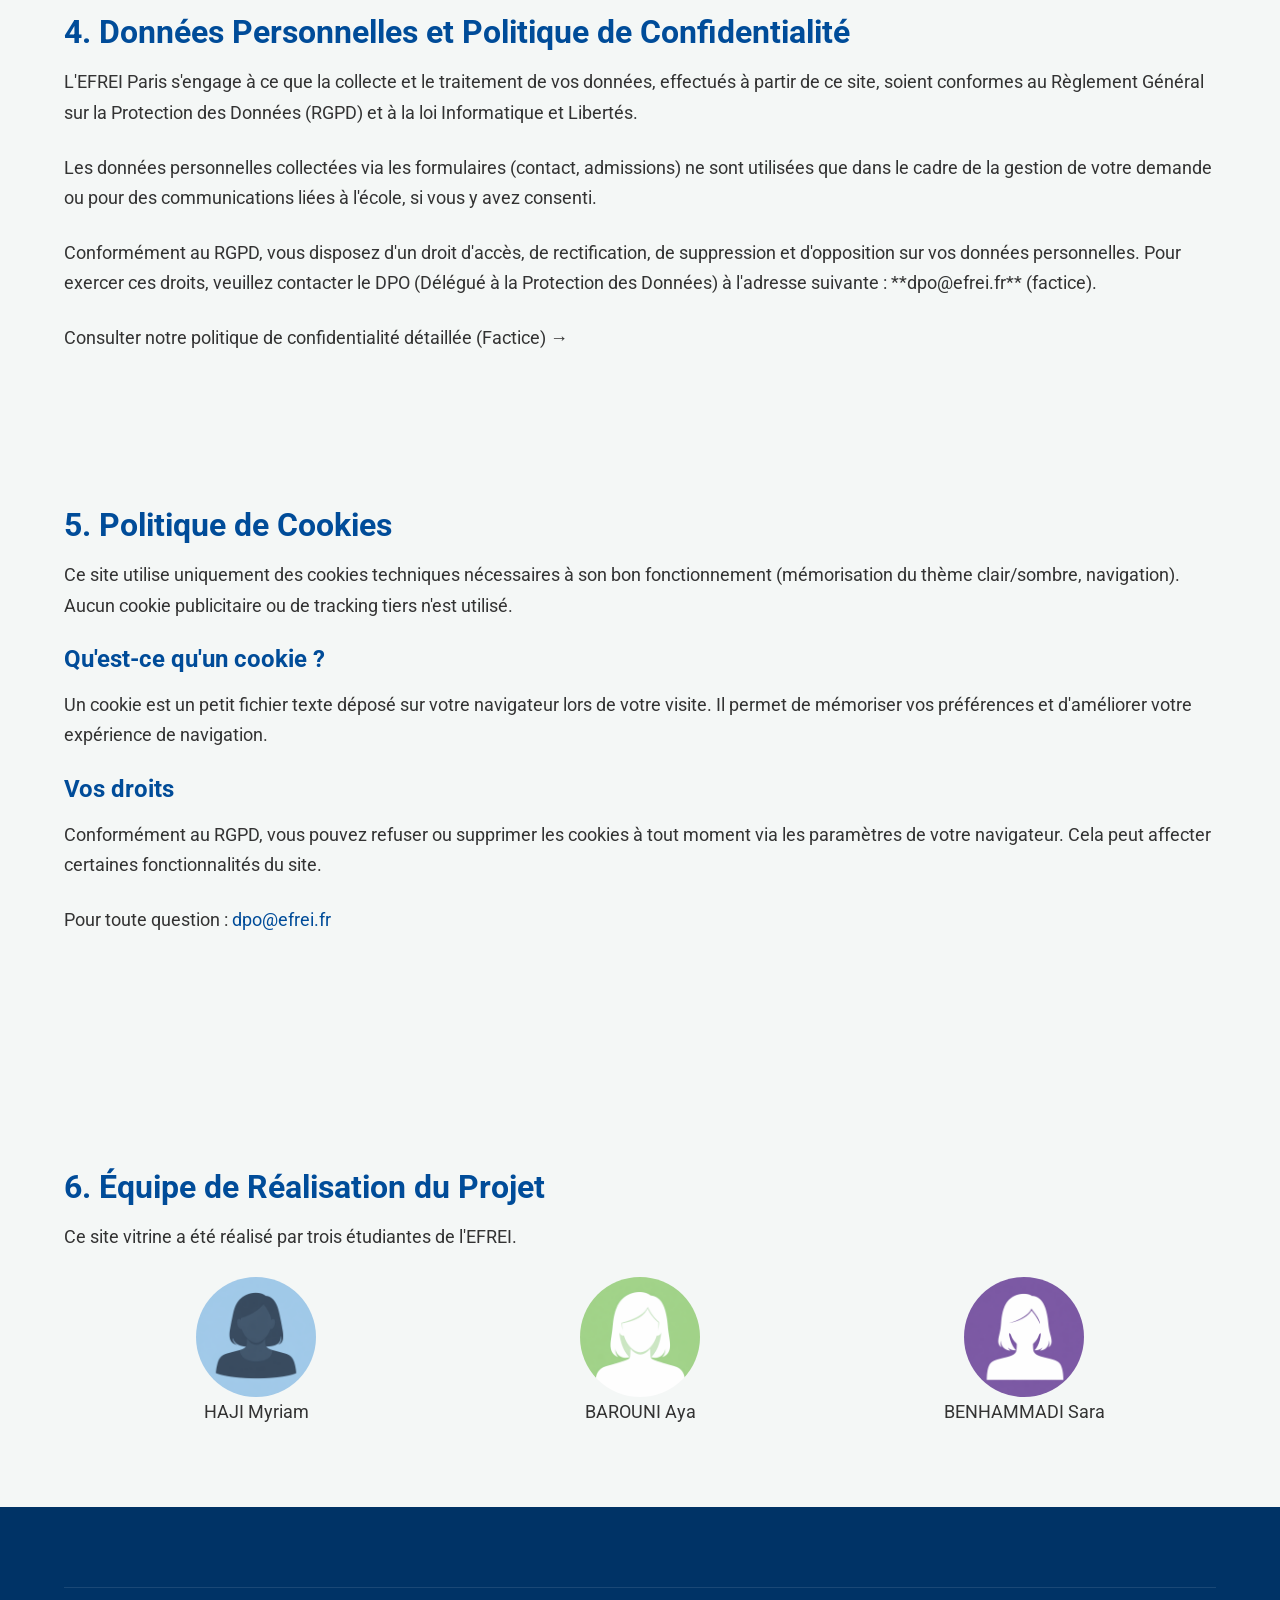
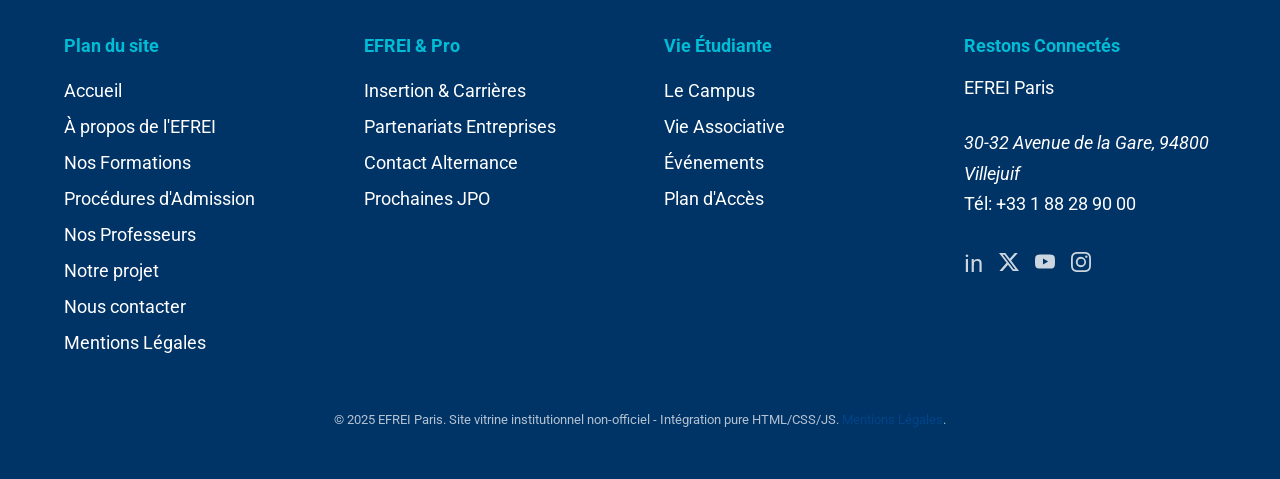
==== commit 33767a75: "Ajout de la politique de cookies et modification du README" ====
--- a/mentions-legales.html
+++ b/mentions-legales.html
@@ -13,24 +13,20 @@
     <link rel="stylesheet" href="assets/css/pages/mentions-legales.css">
     <link rel="stylesheet" href="assets/css/effects.css" />
     <link rel="stylesheet" href="assets/css/pages/common.css" />
-    <!-- Style du chatbot -->
     <link rel="stylesheet" href="assets/css/chatbot.css">
     <link rel="preconnect" href="https://fonts.googleapis.com">
     <link rel="preconnect" href="https://fonts.gstatic.com" crossorigin>
     <link href="https://fonts.googleapis.com/css2?family=Open+Sans:wght@400;600;700&family=Roboto:wght@700;900&display=swap" rel="stylesheet">
-  
 </head>
 <body class="theme-light">
 
     <header class="main-header">
         <div class="container header-content">
             <div class="logo">
-
                 <a href="index.html">
                     <img src="assets/img/logo_efrei_new.png" alt="Logo EFREI Paris Panthéon‑Assas Université" style="height: 48px; width: auto;" />
                 </a>
             </div>
-
             <nav class="main-nav" aria-label="Navigation principale">
                 <ul>
                     <li><a href="index.html">Accueil</a></li>
@@ -38,10 +34,9 @@
                     <li><a href="formations.html">Formations</a></li>
                     <li><a href="admissions.html">Admissions</a></li>
                     <li><a href="campus.html">Campus</a></li>
-                    <li><a href="cycle-ingenieur.html">Cycle Ingénieur</a></li>
+                    <li><a href="cycle-ingenieur.html">Cycle Ingénieur</a></li>
                 </ul>
             </nav>
-
             <button class="theme-toggle" aria-label="Activer le mode sombre">🌙</button>
         </div>
     </header>
@@ -58,30 +53,22 @@
         <section class="section institutionnel-details">
             <div class="container">
                 <h2 class="section-title">1. Informations sur l'Éditeur du Site</h2>
-                
                 <p class="lead-text">Ce site est édité par l'institution d'enseignement supérieur EFREI Paris, association loi 1901.</p>
-                
                 <address class="contact-box bg-light">
                     <h3>Identité de l'Organisme</h3>
                     <dl>
                         <dt>Nom :</dt>
                         <dd>EFREI Paris</dd>
-                        
                         <dt>Forme juridique :</dt>
                         <dd>Association loi 1901 à but non lucratif</dd>
-                        
                         <dt>Siège social :</dt>
                         <dd>30-32 Avenue de la Gare, 94800 Villejuif, France</dd>
-                        
                         <dt>Téléphone :</dt>
                         <dd><a href="tel:+33188289000">+33 (0)1 88 28 90 00</a></dd>
-                        
                         <dt>Adresse e-mail :</dt>
                         <dd><a href="mailto:contact@efrei.fr">contact@efrei.fr</a></dd>
-                        
                         <dt>Directeur de la publication :</dt>
                         <dd>Le Directeur Général (ou son représentant légal)</dd>
-                        
                         <dt>Numéro SIRET (à titre indicatif) :</dt>
                         <dd>000 000 000 00000</dd>
                     </dl>
@@ -92,18 +79,14 @@
         <section class="section hebergement bg-light">
             <div class="container">
                 <h2 class="section-title">2. Hébergement du Site</h2>
-                
                 <p class="lead-text">Le site est hébergé par un prestataire professionnel garantissant la sécurité et la disponibilité des données.</p>
-                
                 <div class="contact-box">
                     <h3>Détails de l'Hébergeur (Exemple Factice)</h3>
                     <dl>
                         <dt>Nom de la Société :</dt>
                         <dd>CloudHost Solutions (Factice)</dd>
-                        
                         <dt>Siège social :</dt>
                         <dd>1 Rue de l'Hébergement, 75000 Paris</dd>
-                        
                         <dt>Téléphone :</dt>
                         <dd>+33 (0)1 00 00 00 00</dd>
                     </dl>
@@ -114,11 +97,8 @@
         <section class="section propriete">
             <div class="container">
                 <h2 class="section-title">3. Propriété Intellectuelle</h2>
-                
                 <p>L'ensemble de ce site (structure, textes, images, vidéos, graphismes, logos, icônes) est la propriété exclusive de l'EFREI Paris ou fait l'objet d'une autorisation d'utilisation.</p>
-                
                 <p>Toute reproduction, représentation, modification, publication, adaptation de tout ou partie des éléments du site, quel que soit le moyen ou le procédé utilisé, est interdite, sauf autorisation écrite préalable de l'EFREI Paris. Toute exploitation non autorisée du site ou de l'un quelconque des éléments qu'il contient sera considérée comme constitutive d'une contrefaçon et poursuivie conformément aux dispositions des articles L.335-2 et suivants du Code de Propriété Intellectuelle.</p>
-
                 <h3>Crédits Photos et Illustrations</h3>
                 <p>Les photos et illustrations utilisées proviennent des sources suivantes : Services Communication EFREI, banques d'images libres de droits (ex. : Unsplash), ou sont la propriété d'organismes partenaires (avec autorisation).</p>
             </div>
@@ -127,21 +107,28 @@
         <section class="section rgpd bg-light">
             <div class="container">
                 <h2 class="section-title">4. Données Personnelles et Politique de Confidentialité</h2>
-                
                 <p>L'EFREI Paris s'engage à ce que la collecte et le traitement de vos données, effectués à partir de ce site, soient conformes au Règlement Général sur la Protection des Données (RGPD) et à la loi Informatique et Libertés.</p>
-                
                 <p>Les données personnelles collectées via les formulaires (contact, admissions) ne sont utilisées que dans le cadre de la gestion de votre demande ou pour des communications liées à l'école, si vous y avez consenti.</p>
-                
                 <p>Conformément au RGPD, vous disposez d'un droit d'accès, de rectification, de suppression et d'opposition sur vos données personnelles. Pour exercer ces droits, veuillez contacter le DPO (Délégué à la Protection des Données) à l'adresse suivante : **dpo@efrei.fr** (factice).</p>
-                
                 <p class="cta-link"><a href="#top">Consulter notre politique de confidentialité détaillée (Factice) &rarr;</a></p>
             </div>
         </section>
 
-        
-        <section class="section equipe-projet">
-            <div class="container">
-                <h2 class="section-title">5. Équipe de Réalisation du Projet</h2>
+        <section class="section cookies">
+            <div class="container">
+                <h2 class="section-title">5. Politique de Cookies</h2>
+                <p>Ce site utilise uniquement des cookies techniques nécessaires à son bon fonctionnement (mémorisation du thème clair/sombre, navigation). Aucun cookie publicitaire ou de tracking tiers n'est utilisé.</p>
+                <h3>Qu'est-ce qu'un cookie ?</h3>
+                <p>Un cookie est un petit fichier texte déposé sur votre navigateur lors de votre visite. Il permet de mémoriser vos préférences et d'améliorer votre expérience de navigation.</p>
+                <h3>Vos droits</h3>
+                <p>Conformément au RGPD, vous pouvez refuser ou supprimer les cookies à tout moment via les paramètres de votre navigateur. Cela peut affecter certaines fonctionnalités du site.</p>
+                <p>Pour toute question : <a href="mailto:dpo@efrei.fr">dpo@efrei.fr</a></p>
+            </div>
+        </section>
+
+        <section class="section equipe-projet bg-light">
+            <div class="container">
+                <h2 class="section-title">6. Équipe de Réalisation du Projet</h2>
                 <p>Ce site vitrine a été réalisé par trois étudiantes de l'EFREI.</p>
                 <div class="grid-3-airy team-grid">
                     <figure>
@@ -159,7 +146,7 @@
                 </div>
             </div>
         </section>
-        
+
     </main>
 
     <footer class="main-footer">
@@ -178,7 +165,6 @@
                         <li><a href="mentions-legales.html">Mentions Légales</a></li>
                     </ul>
                 </nav>
-
                 <nav class="footer-nav">
                     <h4>EFREI &amp; Pro</h4>
                     <ul>
@@ -188,7 +174,6 @@
                         <li><a href="actus.html#jpo">Prochaines JPO</a></li>
                     </ul>
                 </nav>
-
                 <nav class="footer-nav">
                     <h4>Vie Étudiante</h4>
                     <ul>
@@ -198,13 +183,11 @@
                         <li><a href="https://www.google.com/maps/dir//Efrei,+30-32+Av.+de+la+R%C3%A9publique,+94800+Villejuif,+France/@48.7887182,2.3611764,17z/data=!4m17!1m7!3m6!1s0x47e673e24e04a9c3:0xc55cb3e676f95321!2sEfrei!8m2!3d48.7887182!4d2.3637513!16zL20vMDVtcHk0!4m8!1m0!1m5!1m1!1s0x47e673e24e04a9c3:0xc55cb3e676f95321!2m2!1d2.3637513!2d48.7887182!3e3?entry=ttu&amp;g_ep=EgoyMDI1MTIwOS4wIKXMDSoASAFQAw%3D%3D" target="_blank" rel="noopener">Plan d'Accès</a></li>
                     </ul>
                 </nav>
-
                 <div class="footer-contact">
                     <h4>Restons Connectés</h4>
                     <p>EFREI Paris</p>
                     <address>30-32 Avenue de la Gare, 94800 Villejuif</address>
                     <p>Tél: +33 1 88 28 90 00</p>
-
                     <div class="social-links">
                         <a href="https://fr.linkedin.com/school/efrei/" target="_blank" aria-label="LinkedIn du projet">in</a>
                         <a href="https://x.com/Efrei_Paris" target="_blank" aria-label="X du projet">
@@ -225,7 +208,6 @@
                     </div>
                 </div>
             </div>
-
             <div class="footer-bottom">
                 <p>&copy; 2025 EFREI Paris. Site vitrine institutionnel non-officiel - Intégration pure HTML/CSS/JS. <a href="mentions-legales.html">Mentions Légales</a>.</p>
             </div>
@@ -234,7 +216,6 @@
 
     <script src="assets/js/app.js" defer></script>
 
-    <!-- Chatbot EFREI -->
     <div class="chatbot">
         <button class="chatbot-toggle" aria-label="Ouvrir le chatbot">
             💬
@@ -243,7 +224,7 @@
             <div class="chatbot-messages" id="chatbotMessages">
                 <div class="chatbot-message bot">
                     Bonjour 👋<br>
-                    Je peux te renseigner sur l’EFREI : formations, admissions, vie étudiante, alternance, etc.
+                    Je peux te renseigner sur l'EFREI : formations, admissions, vie étudiante, alternance, etc.
                 </div>
             </div>
             <form class="chatbot-form" id="chatbotForm">
